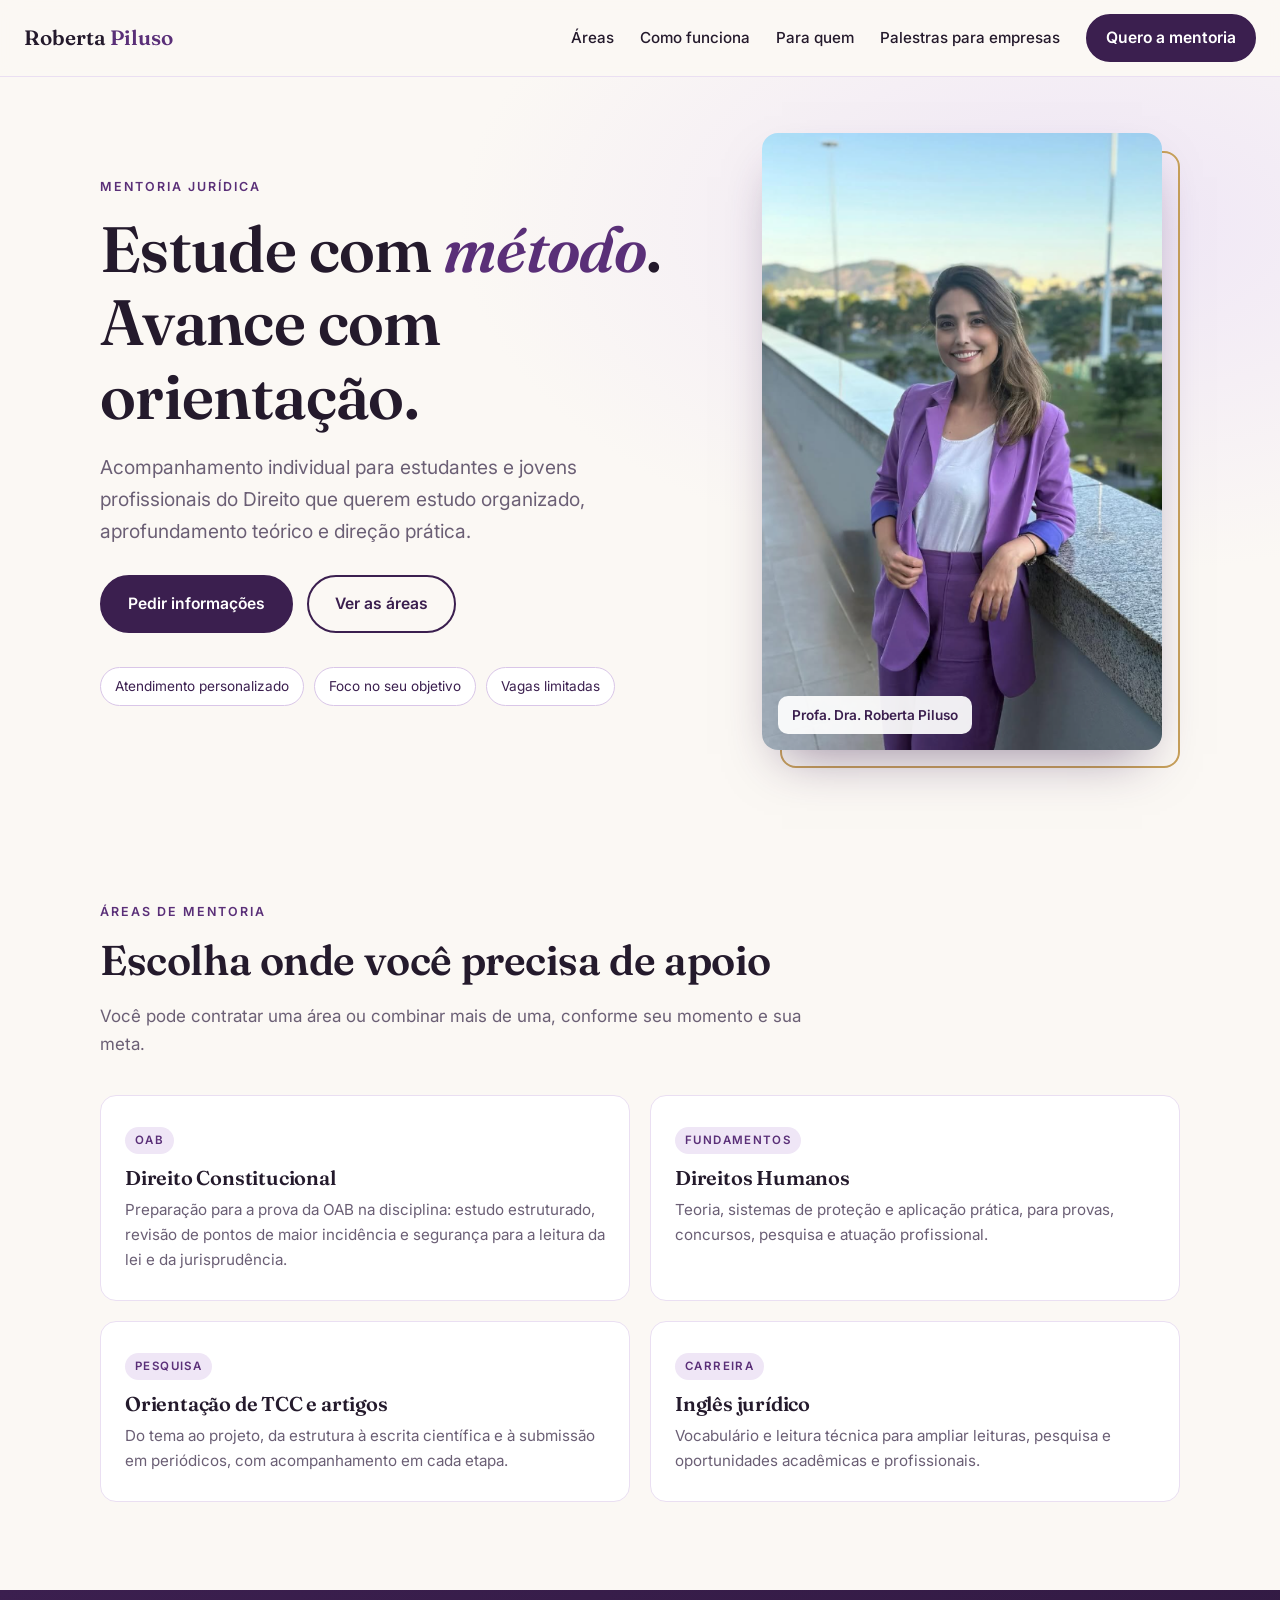
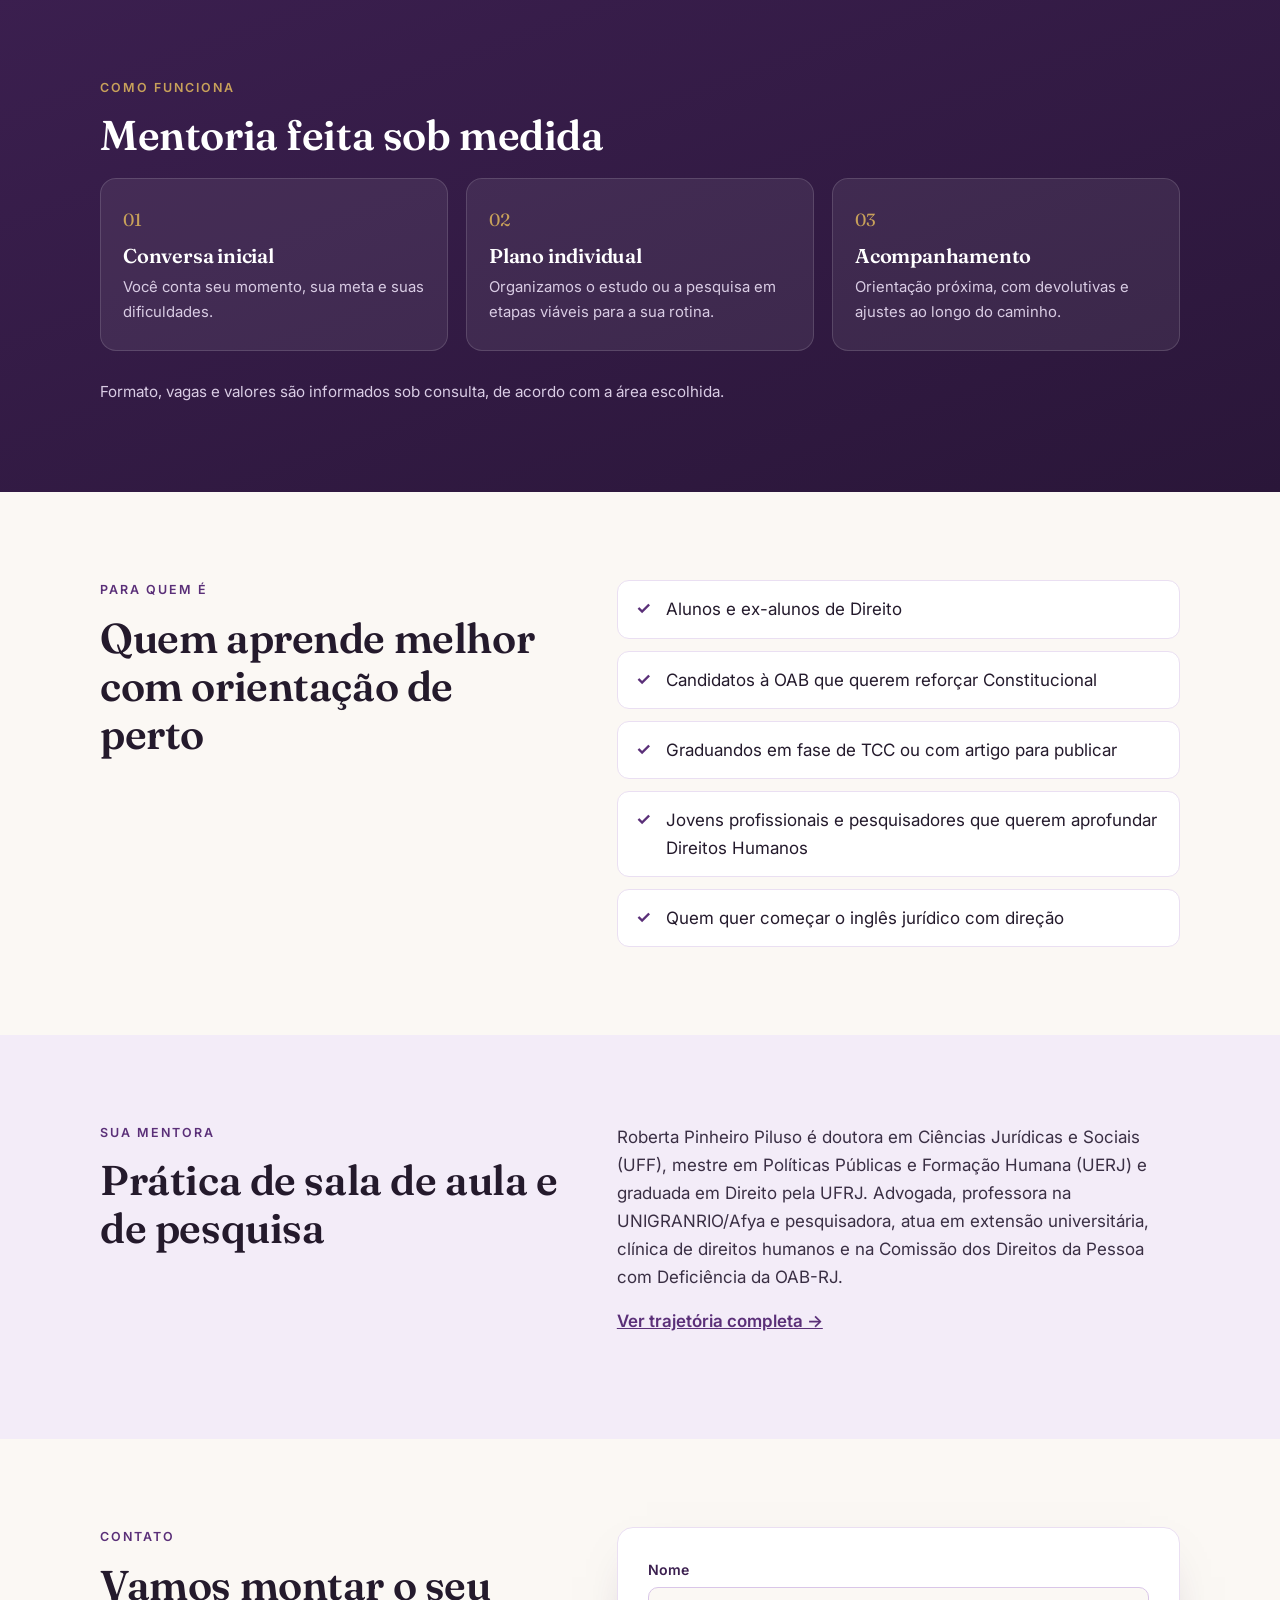
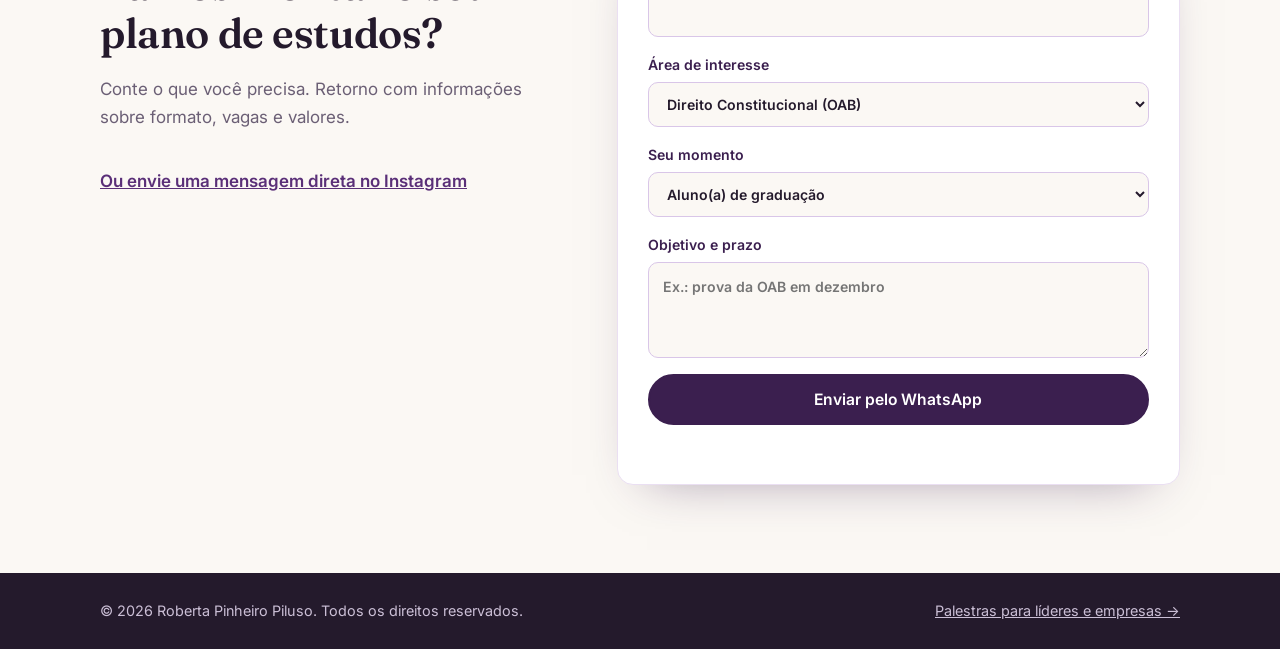
==== mentoria.html @ 75309e2a "Site Roberta Piluso: palestras e mentoria juridica Co-Authored-By: Claude Sonnet 5.5 <noreply@anthro" ====
<!doctype html>
<html lang="pt-BR">
<head>
<meta charset="utf-8">
<meta name="viewport" content="width=device-width, initial-scale=1">
<title>Mentoria Jurídica | Roberta Piluso</title>
<meta name="description" content="Mentoria jurídica individual com a Profa. Dra. Roberta Piluso: OAB em Direito Constitucional, Direitos Humanos, orientação de TCC e artigos, e inglês jurídico.">
<meta property="og:title" content="Mentoria Jurídica | Roberta Piluso">
<meta property="og:description" content="Estudo organizado, orientação acadêmica e acompanhamento individual para estudantes e jovens profissionais do Direito.">
<meta property="og:image" content="img/roberta.png">
<link rel="preconnect" href="https://fonts.googleapis.com">
<link rel="preconnect" href="https://fonts.gstatic.com" crossorigin>
<link href="https://fonts.googleapis.com/css2?family=Fraunces:ital,opsz,wght@0,9..144,400;0,9..144,600;1,9..144,400&family=Inter:wght@400;500;600&display=swap" rel="stylesheet">
<link rel="stylesheet" href="style.css">
</head>
<body>

<header class="nav" id="top">
  <a class="brand" href="index.html">Roberta <span>Piluso</span></a>
  <button class="burger" aria-label="Abrir menu" aria-expanded="false"><span></span><span></span></button>
  <nav id="menu">
    <a href="#areas">Áreas</a>
    <a href="#como">Como funciona</a>
    <a href="#quem">Para quem</a>
    <a href="index.html">Palestras para empresas</a>
    <a class="btn btn-sm" href="#contato">Quero a mentoria</a>
  </nav>
</header>

<main>
<section class="hero">
  <div class="wrap hero-grid">
    <div class="hero-text">
      <p class="eyebrow">Mentoria jurídica</p>
      <h1>Estude com <em>método</em>. Avance com orientação.</h1>
      <p class="lead">Acompanhamento individual para estudantes e jovens profissionais do Direito que querem estudo organizado, aprofundamento teórico e direção prática.</p>
      <div class="cta">
        <a class="btn" href="#contato">Pedir informações</a>
        <a class="btn btn-ghost" href="#areas">Ver as áreas</a>
      </div>
      <ul class="badges">
        <li>Atendimento personalizado</li>
        <li>Foco no seu objetivo</li>
        <li>Vagas limitadas</li>
      </ul>
    </div>
    <figure class="hero-photo">
      <img src="img/roberta.png" alt="Profa. Dra. Roberta Piluso sorrindo, de blazer lilás" width="514" height="793">
      <figcaption>Profa. Dra. Roberta Piluso</figcaption>
    </figure>
  </div>
</section>

<section class="section" id="areas">
  <div class="wrap">
    <p class="eyebrow">Áreas de mentoria</p>
    <h2>Escolha onde você precisa de apoio</h2>
    <p class="intro">Você pode contratar uma área ou combinar mais de uma, conforme seu momento e sua meta.</p>
    <div class="talks areas4">
      <article class="talk">
        <span class="tag">OAB</span>
        <h3>Direito Constitucional</h3>
        <p>Preparação para a prova da OAB na disciplina: estudo estruturado, revisão de pontos de maior incidência e segurança para a leitura da lei e da jurisprudência.</p>
      </article>
      <article class="talk">
        <span class="tag">Fundamentos</span>
        <h3>Direitos Humanos</h3>
        <p>Teoria, sistemas de proteção e aplicação prática, para provas, concursos, pesquisa e atuação profissional.</p>
      </article>
      <article class="talk">
        <span class="tag">Pesquisa</span>
        <h3>Orientação de TCC e artigos</h3>
        <p>Do tema ao projeto, da estrutura à escrita científica e à submissão em periódicos, com acompanhamento em cada etapa.</p>
      </article>
      <article class="talk">
        <span class="tag">Carreira</span>
        <h3>Inglês jurídico</h3>
        <p>Vocabulário e leitura técnica para ampliar leituras, pesquisa e oportunidades acadêmicas e profissionais.</p>
      </article>
    </div>
  </div>
</section>

<section class="section dark" id="como">
  <div class="wrap">
    <p class="eyebrow">Como funciona</p>
    <h2>Mentoria feita sob medida</h2>
    <div class="cards steps">
      <article class="card">
        <span class="num">01</span>
        <h3>Conversa inicial</h3>
        <p>Você conta seu momento, sua meta e suas dificuldades.</p>
      </article>
      <article class="card">
        <span class="num">02</span>
        <h3>Plano individual</h3>
        <p>Organizamos o estudo ou a pesquisa em etapas viáveis para a sua rotina.</p>
      </article>
      <article class="card">
        <span class="num">03</span>
        <h3>Acompanhamento</h3>
        <p>Orientação próxima, com devolutivas e ajustes ao longo do caminho.</p>
      </article>
    </div>
    <p class="note">Formato, vagas e valores são informados sob consulta, de acordo com a área escolhida.</p>
  </div>
</section>

<section class="section" id="quem">
  <div class="wrap two-col">
    <div>
      <p class="eyebrow">Para quem é</p>
      <h2>Quem aprende melhor com orientação de perto</h2>
    </div>
    <ul class="check">
      <li>Alunos e ex-alunos de Direito</li>
      <li>Candidatos à OAB que querem reforçar Constitucional</li>
      <li>Graduandos em fase de TCC ou com artigo para publicar</li>
      <li>Jovens profissionais e pesquisadores que querem aprofundar Direitos Humanos</li>
      <li>Quem quer começar o inglês jurídico com direção</li>
    </ul>
  </div>
</section>

<section class="section tint" id="sobre-mentora">
  <div class="wrap two-col">
    <div>
      <p class="eyebrow">Sua mentora</p>
      <h2>Prática de sala de aula e de pesquisa</h2>
    </div>
    <div class="prose">
      <p>Roberta Pinheiro Piluso é doutora em Ciências Jurídicas e Sociais (UFF), mestre em Políticas Públicas e Formação Humana (UERJ) e graduada em Direito pela UFRJ. Advogada, professora na UNIGRANRIO/Afya e pesquisadora, atua em extensão universitária, clínica de direitos humanos e na Comissão dos Direitos da Pessoa com Deficiência da OAB-RJ.</p>
      <p><a class="link" href="index.html#trajetoria">Ver trajetória completa →</a></p>
    </div>
  </div>
</section>

<section class="section contact" id="contato">
  <div class="wrap two-col">
    <div>
      <p class="eyebrow">Contato</p>
      <h2>Vamos montar o seu plano de estudos?</h2>
      <p class="intro">Conte o que você precisa. Retorno com informações sobre formato, vagas e valores.</p>
      <p class="social"><a href="https://www.instagram.com/prof.robertapiluso/" target="_blank" rel="noopener">Ou envie uma mensagem direta no Instagram</a></p>
    </div>
    <form id="form" data-intro="Olá, Roberta! Tenho interesse na mentoria jurídica." novalidate>
      <label>Nome<input name="nome" required autocomplete="name"></label>
      <label>Área de interesse
        <select name="area">
          <option>Direito Constitucional (OAB)</option>
          <option>Direitos Humanos</option>
          <option>Orientação de TCC e artigos</option>
          <option>Inglês jurídico</option>
          <option>Mais de uma área</option>
        </select>
      </label>
      <label>Seu momento
        <select name="momento">
          <option>Aluno(a) de graduação</option>
          <option>Ex-aluno(a) / recém-formado(a)</option>
          <option>Candidato(a) à OAB</option>
          <option>Pós-graduação / pesquisa</option>
          <option>Outro</option>
        </select>
      </label>
      <label>Objetivo e prazo<textarea name="objetivo" rows="3" placeholder="Ex.: prova da OAB em dezembro"></textarea></label>
      <button class="btn" type="submit">Enviar pelo WhatsApp</button>
      <p class="hint" id="hint"></p>
    </form>
  </div>
</section>
</main>

<footer>
  <div class="wrap foot">
    <span>© <span id="y"></span> Roberta Pinheiro Piluso. Todos os direitos reservados.</span>
    <a href="index.html">Palestras para líderes e empresas →</a>
  </div>
</footer>

<script src="script.js"></script>
</body>
</html>
---- style.css ----
:root{
  --plum:#3b1f4f; --plum-2:#5a2f78; --lilac:#b48ad6; --lilac-soft:#efe6f6;
  --cream:#fbf8f4; --ink:#241a2c; --muted:#6b5f75; --gold:#c8a15a;
  --radius:16px;
}
*{box-sizing:border-box;margin:0;padding:0}
html{scroll-behavior:smooth;scroll-padding-top:72px}
body{font-family:Inter,system-ui,sans-serif;color:var(--ink);background:var(--cream);line-height:1.65;font-size:17px}
img{max-width:100%;display:block}
a{color:inherit}
.wrap{max-width:1120px;margin:0 auto;padding:0 20px}
h1,h2,h3{font-family:Fraunces,Georgia,serif;font-weight:600;line-height:1.15;letter-spacing:-.01em}
h1{font-size:clamp(2.3rem,5.5vw,4rem)}
h1 em,h2 em{font-style:italic;color:var(--plum-2)}
h2{font-size:clamp(1.8rem,3.5vw,2.6rem);margin-bottom:18px}
h3{font-size:1.25rem;margin-bottom:8px}
.eyebrow{font-size:.78rem;letter-spacing:.16em;text-transform:uppercase;font-weight:600;color:var(--plum-2);margin-bottom:14px}
.lead{font-size:1.2rem;color:var(--muted);max-width:34em;margin:20px 0 28px}
.intro{color:var(--muted);max-width:44em;margin-bottom:36px}

/* nav */
.nav{position:sticky;top:0;z-index:20;display:flex;justify-content:space-between;align-items:center;padding:14px 24px;background:rgba(251,248,244,.92);backdrop-filter:blur(10px);border-bottom:1px solid #eadff2}
.brand{font-family:Fraunces,serif;font-size:1.3rem;font-weight:600;text-decoration:none}
.brand span{color:var(--plum-2)}
nav{display:flex;gap:26px;align-items:center}
nav a{text-decoration:none;font-size:.95rem;font-weight:500;white-space:nowrap}
nav a:not(.btn):hover{color:var(--plum-2)}
.burger{display:none;background:none;border:0;width:40px;height:40px;cursor:pointer}
.burger span{display:block;height:2px;background:var(--ink);margin:7px 8px;transition:.2s}

/* buttons */
.btn{display:inline-block;background:var(--plum);color:#fff;padding:14px 26px;border-radius:999px;font-weight:600;font-size:.98rem;text-decoration:none;border:2px solid var(--plum);cursor:pointer;font-family:inherit;transition:.2s}
.btn:hover{background:var(--plum-2);border-color:var(--plum-2);transform:translateY(-1px)}
.btn-ghost{background:transparent;color:var(--plum)}
.btn-ghost:hover{color:#fff}
.btn-sm{padding:9px 18px;color:#fff!important}
.cta{display:flex;gap:14px;flex-wrap:wrap}

/* hero */
.hero{padding:56px 0 64px;background:radial-gradient(900px 500px at 85% 20%,var(--lilac-soft),transparent 70%)}
.hero-grid{display:grid;grid-template-columns:1.15fr .85fr;gap:56px;align-items:center}
.badges{list-style:none;display:flex;flex-wrap:wrap;gap:10px;margin-top:34px}
.badges li{font-size:.85rem;padding:7px 14px;border:1px solid #d9c6e8;border-radius:999px;background:#fff;color:var(--plum)}
.hero-photo{position:relative;justify-self:center;max-width:400px}
.hero-photo::before{content:"";position:absolute;inset:18px -18px -18px 18px;border:2px solid var(--gold);border-radius:var(--radius);z-index:0}
.hero-photo img{position:relative;z-index:1;border-radius:var(--radius);box-shadow:0 24px 50px -20px rgba(59,31,79,.5);width:100%;height:auto}
.hero-photo figcaption{position:absolute;z-index:2;left:16px;bottom:16px;background:rgba(255,255,255,.92);padding:8px 14px;border-radius:10px;font-size:.85rem;font-weight:600;color:var(--plum)}

/* stats */
.stats{background:var(--plum);color:#fff}
.stats-grid{display:grid;grid-template-columns:repeat(4,1fr);gap:20px;padding-top:30px;padding-bottom:30px}
.stats strong{display:block;font-family:Fraunces,serif;font-size:1.4rem;color:var(--gold)}
.stats span{font-size:.88rem;opacity:.85}

/* sections */
.section{padding:88px 0}
.two-col{display:grid;grid-template-columns:.9fr 1.1fr;gap:56px;align-items:start}
.prose p{margin-bottom:16px;color:#3a2f44}
.dark{background:linear-gradient(160deg,var(--plum),#2a1639);color:#fff}
.dark .eyebrow{color:var(--gold)}
.dark .intro{color:#d9cce4}
.cards{display:grid;grid-template-columns:repeat(4,1fr);gap:18px}
.card{background:rgba(255,255,255,.07);border:1px solid rgba(255,255,255,.14);border-radius:var(--radius);padding:26px 22px}
.card .num{font-family:Fraunces,serif;color:var(--gold);font-size:1.1rem;display:block;margin-bottom:10px}
.card p{font-size:.93rem;color:#d9cce4}

.talks{display:grid;grid-template-columns:repeat(3,1fr);gap:20px}
.talk{background:#fff;border:1px solid #eadff2;border-radius:var(--radius);padding:28px 24px;transition:.2s}
.talk:hover{transform:translateY(-4px);box-shadow:0 18px 40px -22px rgba(59,31,79,.5);border-color:var(--lilac)}
.talk p{color:var(--muted);font-size:.95rem}
.formats{margin-top:40px;padding:28px;background:var(--lilac-soft);border-radius:var(--radius)}
.formats ul{list-style:none;display:flex;flex-wrap:wrap;gap:10px 28px;margin-top:10px}
.formats li::before{content:"✦ ";color:var(--plum-2)}




.tint{background:#f3ecf8}
.timeline{display:grid;gap:0;max-width:820px;border-left:2px solid var(--lilac);margin-left:6px}
.tl-item{padding:0 0 28px 28px;position:relative}
.tl-item::before{content:"";position:absolute;left:-8px;top:6px;width:14px;height:14px;border-radius:50%;background:var(--plum);border:3px solid #f3ecf8}
.tl-item span{font-size:.75rem;letter-spacing:.14em;text-transform:uppercase;color:var(--plum-2);font-weight:600}
.tl-item p{margin-top:4px}

/* contact */
.contact{background:var(--cream)}
.social a{color:var(--plum-2);font-weight:600}
form{background:#fff;padding:30px;border-radius:var(--radius);border:1px solid #eadff2;box-shadow:0 20px 50px -30px rgba(59,31,79,.5);display:grid;gap:16px}
label{display:grid;gap:6px;font-size:.88rem;font-weight:600;color:var(--plum)}
input,select,textarea{font:inherit;padding:12px 14px;border:1px solid #d9c6e8;border-radius:10px;background:var(--cream);color:var(--ink)}
input:focus,select:focus,textarea:focus{outline:2px solid var(--lilac);border-color:var(--lilac)}
.hint{font-size:.85rem;color:#a02a2a;min-height:1em}

footer{background:var(--ink);color:#cbbfd6;padding:26px 0;font-size:.9rem}
.foot{display:flex;justify-content:space-between;flex-wrap:wrap;gap:10px}

@media(max-width:960px){
  .hero-grid,.two-col{grid-template-columns:1fr;gap:40px}
  .hero-photo{order:-1;max-width:320px}
  .cards{grid-template-columns:1fr 1fr}
  .talks{grid-template-columns:1fr 1fr}
  .stats-grid{grid-template-columns:1fr 1fr}
}
@media(max-width:1000px){
  body{font-size:16px}
  .burger{display:block}
  nav{position:absolute;top:100%;left:0;right:0;flex-direction:column;align-items:flex-start;gap:0;background:var(--cream);padding:8px 24px 20px;border-bottom:1px solid #eadff2;display:none}
  nav.open{display:flex}
  nav a{padding:12px 0;width:100%}
  nav .btn{text-align:center;margin-top:8px}
  .section{padding:60px 0}
  .cards,.talks,.mentor-list{grid-template-columns:1fr}
}

/* mentoria + teaser */
.btn-gold{background:var(--gold);border-color:var(--gold);color:var(--ink)}
.btn-gold:hover{background:#d8b472;border-color:#d8b472}
.teaser{background:linear-gradient(120deg,var(--lilac-soft),#f6efe1);padding:56px 0;border-top:1px solid #eadff2;border-bottom:1px solid #eadff2}
.teaser-in{display:flex;align-items:center;justify-content:space-between;gap:28px;flex-wrap:wrap}
.teaser h2{margin-bottom:8px}
.teaser p:not(.eyebrow){color:var(--muted);max-width:38em}
.areas4{grid-template-columns:repeat(2,1fr)}
.tag{display:inline-block;font-size:.72rem;letter-spacing:.12em;text-transform:uppercase;font-weight:600;color:var(--plum-2);background:var(--lilac-soft);padding:4px 10px;border-radius:999px;margin-bottom:12px}
.steps{grid-template-columns:repeat(3,1fr)}
.note{margin-top:28px;color:#d9cce4;font-size:.95rem}
.check{list-style:none;display:grid;gap:12px}
.check li{position:relative;padding:14px 18px 14px 48px;background:#fff;border:1px solid #eadff2;border-radius:12px}
.check li::before{content:"✓";position:absolute;left:18px;top:13px;color:var(--plum-2);font-weight:700}
.link{color:var(--plum-2);font-weight:600}
@media(max-width:960px){.areas4{grid-template-columns:1fr 1fr}.steps{grid-template-columns:1fr}}
@media(max-width:720px){.areas4{grid-template-columns:1fr}}
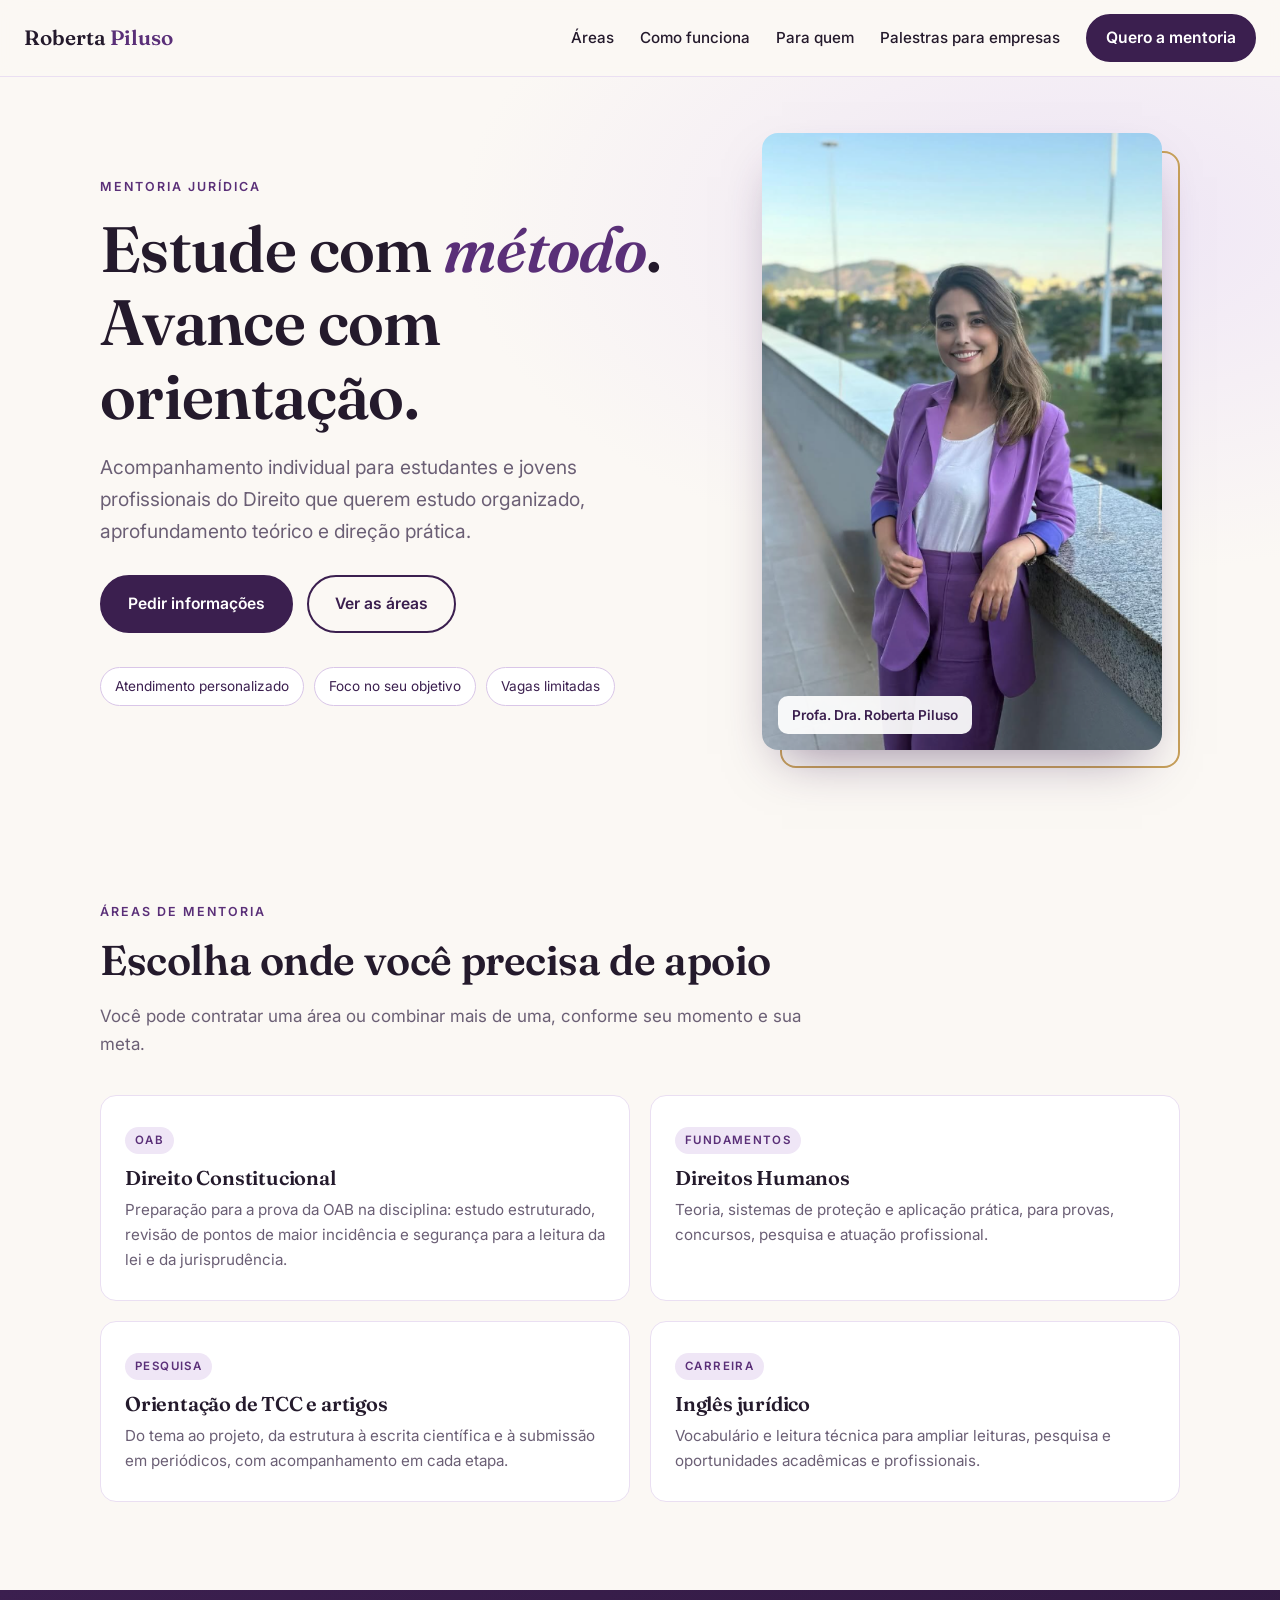
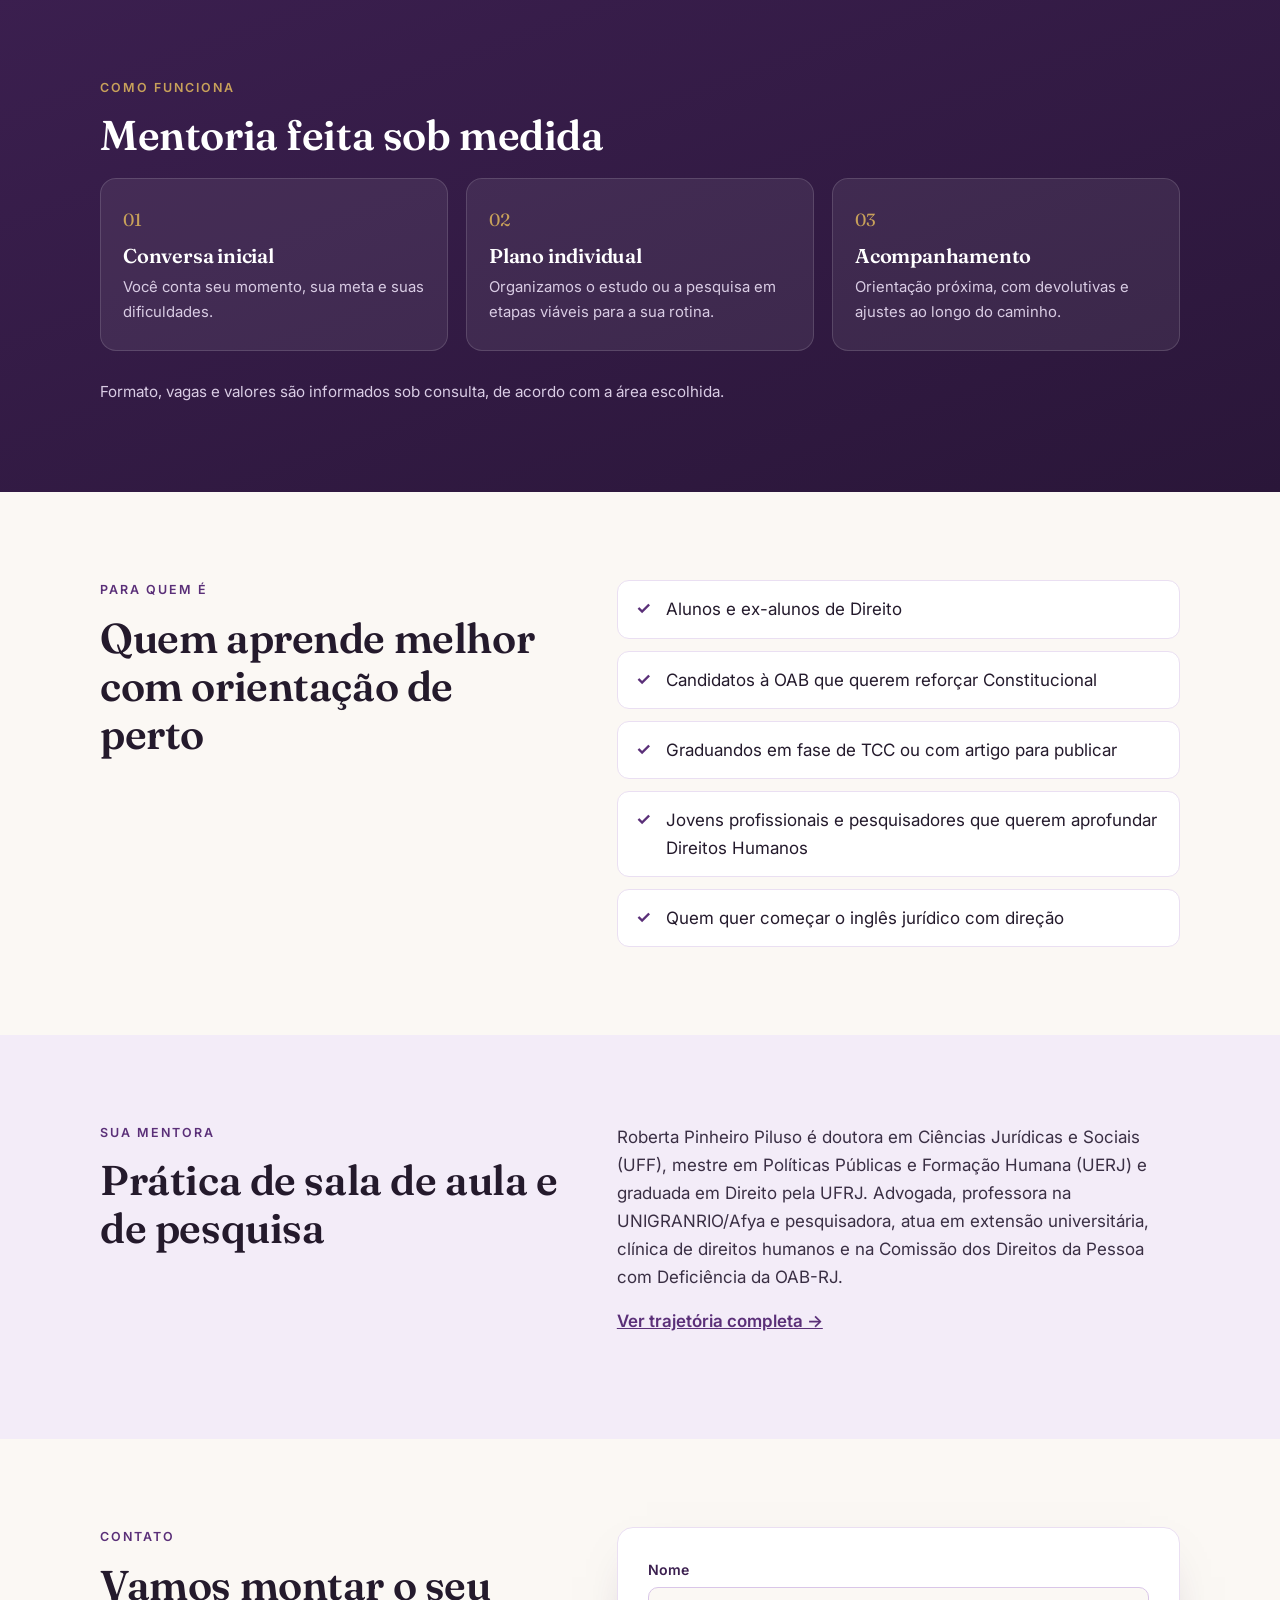
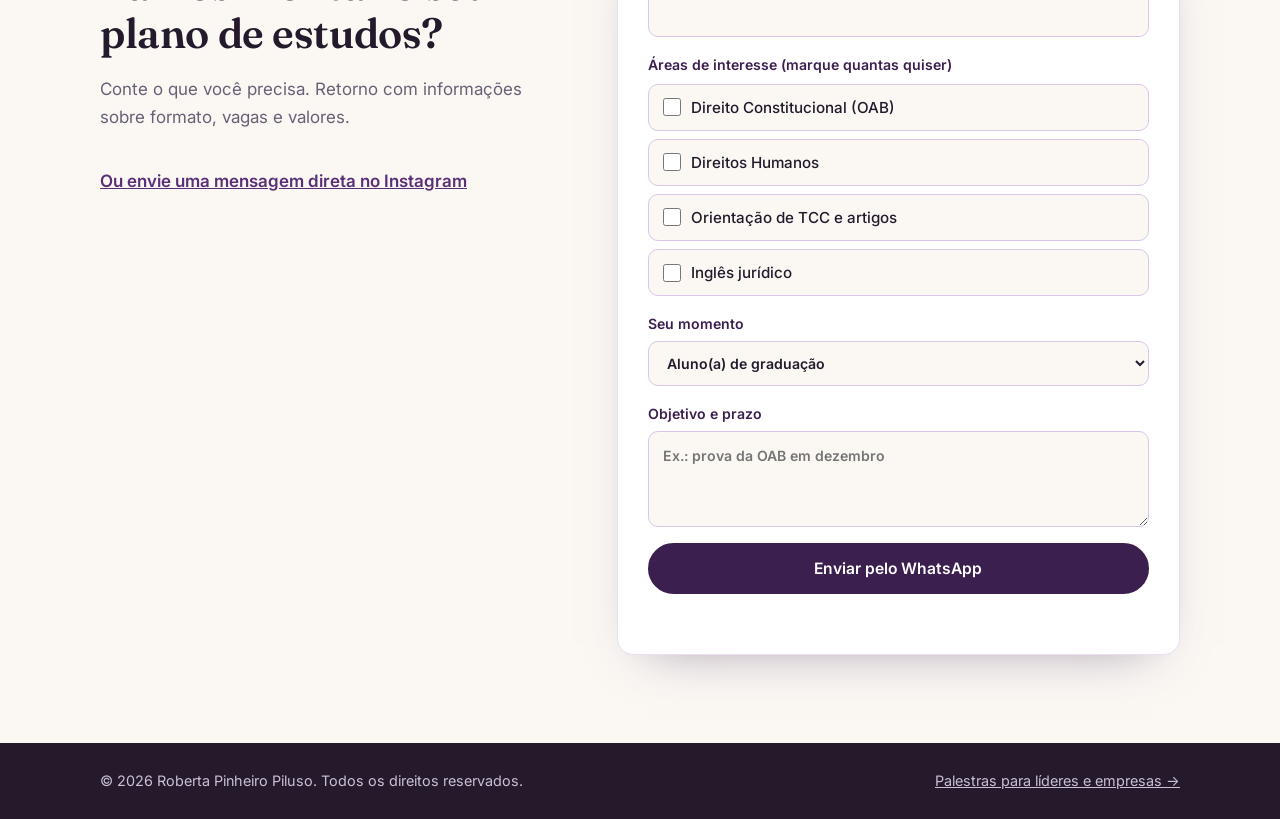
==== commit 97e9ad27: "Formularios: areas e temas de interesse em multipla selecao Co-Authored-By: Claude Sonnet 5.5 <norep" ====
--- a/mentoria.html
+++ b/mentoria.html
@@ -8,6 +8,8 @@
 <meta property="og:title" content="Mentoria Jurídica | Roberta Piluso">
 <meta property="og:description" content="Estudo organizado, orientação acadêmica e acompanhamento individual para estudantes e jovens profissionais do Direito.">
 <meta property="og:image" content="img/roberta.png">
+<link rel="icon" href="favicon.svg" type="image/svg+xml">
+<meta name="theme-color" content="#3b1f4f">
 <link rel="preconnect" href="https://fonts.googleapis.com">
 <link rel="preconnect" href="https://fonts.gstatic.com" crossorigin>
 <link href="https://fonts.googleapis.com/css2?family=Fraunces:ital,opsz,wght@0,9..144,400;0,9..144,600;1,9..144,400&family=Inter:wght@400;500;600&display=swap" rel="stylesheet">
@@ -145,15 +147,13 @@
     </div>
     <form id="form" data-intro="Olá, Roberta! Tenho interesse na mentoria jurídica." novalidate>
       <label>Nome<input name="nome" required autocomplete="name"></label>
-      <label>Área de interesse
-        <select name="area">
-          <option>Direito Constitucional (OAB)</option>
-          <option>Direitos Humanos</option>
-          <option>Orientação de TCC e artigos</option>
-          <option>Inglês jurídico</option>
-          <option>Mais de uma área</option>
-        </select>
-      </label>
+      <fieldset class="choices" data-required="1">
+        <legend>Áreas de interesse (marque quantas quiser)</legend>
+        <label class="chk"><input type="checkbox" name="area" value="Direito Constitucional (OAB)"><span>Direito Constitucional (OAB)</span></label>
+        <label class="chk"><input type="checkbox" name="area" value="Direitos Humanos"><span>Direitos Humanos</span></label>
+        <label class="chk"><input type="checkbox" name="area" value="Orientação de TCC e artigos"><span>Orientação de TCC e artigos</span></label>
+        <label class="chk"><input type="checkbox" name="area" value="Inglês jurídico"><span>Inglês jurídico</span></label>
+      </fieldset>
       <label>Seu momento
         <select name="momento">
           <option>Aluno(a) de graduação</option>
--- a/style.css
+++ b/style.css
@@ -129,3 +129,10 @@
 .link{color:var(--plum-2);font-weight:600}
 @media(max-width:960px){.areas4{grid-template-columns:1fr 1fr}.steps{grid-template-columns:1fr}}
 @media(max-width:720px){.areas4{grid-template-columns:1fr}}
+
+/* multi-seleção */
+fieldset.choices{border:0;display:grid;gap:8px;min-width:0}
+fieldset.choices legend{font-size:.88rem;font-weight:600;color:var(--plum);margin-bottom:8px;padding:0}
+label.chk{display:flex;align-items:center;gap:10px;font-weight:500;color:var(--ink);font-size:.95rem;padding:10px 14px;border:1px solid #d9c6e8;border-radius:10px;background:var(--cream);cursor:pointer}
+label.chk:has(input:checked){border-color:var(--plum-2);background:var(--lilac-soft)}
+label.chk input{width:18px;height:18px;padding:0;accent-color:var(--plum-2);flex:none}
